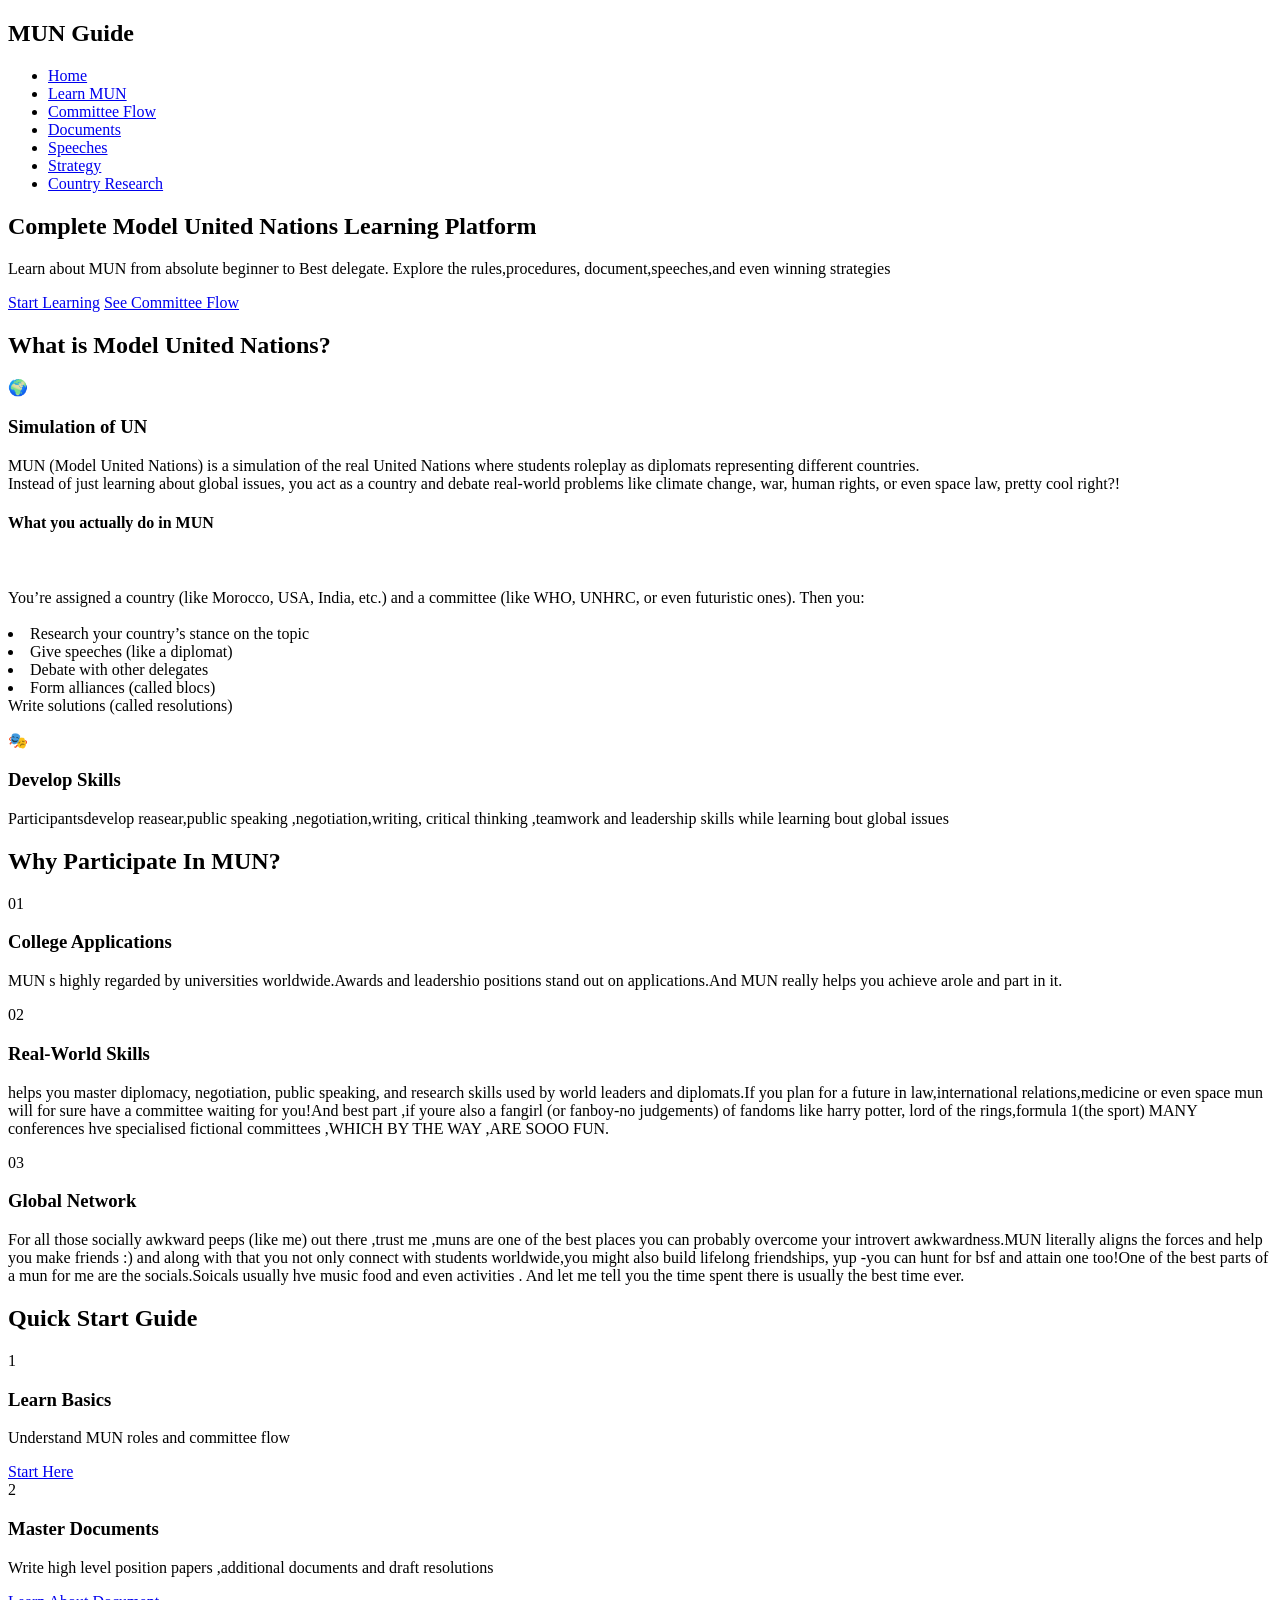
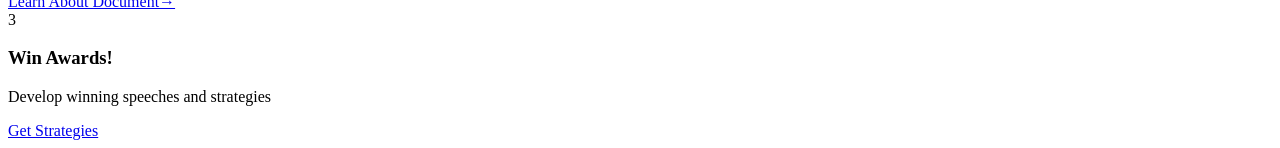
==== index.html @ 515ebbf6 "made all the sections and nav bar. Added the navigation section and other stuff.Gonna start with the" ====
<!DOCTYPE html>
<html lang="en">
    <head>
        <meta charset="UTF-8">
        <meta name="viewport" content="width=device-width , initial-scale=1.0">
        <title>MUN GUIDE </title>
        <link rel="stylesheet" href="css/style.css">
        <link href="https://fonts.googleapis.com/css2?family=Fredoka:wght@300..700&display=swap" rel="stylesheet">
    </head>
    <body>
        <nav class="navbar">
            <div class="nav-container">
                <div class="nav-logo">
                    <h2>MUN Guide</h2>
                </div>
                <ul class="nav-menu">
                    <li><a href="#home" class="nav-link active">Home</a></li>
                    <li><a href="pages/learn.html" class="nav-link">Learn MUN</a></li>
                    <li><a href="pages/flow.html" class="nav-link">Committee Flow</a></li>
                    <li><a href="pages/documents.html" class="nav-link">Documents</a></li>
                    <li><a href="pages/speeches.html" class="nav-link">Speeches</a></li>
                    <li><a href="pages/strategy.html" class="nav-link">Strategy</a></li>
                    <li><a href="pages/country.html" class="nav-link">Country Research</a></li>
                </ul>
                <div class="hamburger">
                    <span></span>
                    <span></span>
                    <span></span>
                </div>
            </div>
        </nav>

         <section id="home" class="hero">
            <div class="hero-container">
                <h1 class="hero-title">Complete Model United Nations Learning Platform</h1>
                <div class="hero-buttons">
                <p class="hero-subtitle">Learn about MUN from absolute beginner to Best delegate. Explore the rules,procedures, document,speeches,and even winning strategies</p>
                <a href="pages/learn.html" class="btn btn-primary">Start Learning</a>
                <a href="pages/flow.html" class="btn btn-secondary">See Committee Flow</a>
            </div>
            </div>
         </section>

        <section class="section">
            <div class=container>
                <h2 class="section-title">What is Model United Nations?</h2>
                <div class="grid-2">
                    <div class="card">
                        <div class="card-icon">🌍</div>
                        <h3>Simulation of UN</h3>
                        <p>MUN (Model United Nations) is a simulation of the real United Nations where students roleplay as diplomats representing different countries.<br>
                            
                            Instead of just learning about global issues, you act as a country and debate real-world problems like climate change, war, human rights, or even space law, pretty cool right?!
                       <br><h4> What you actually do in MUN</h4><br>
                    
                   <br> You’re assigned a country (like Morocco, USA, India, etc.) and a committee (like WHO, UNHRC, or even futuristic ones). Then you:<br>
                   
                  <br> <li> Research your country’s stance on the topic</li>
                   <li> Give speeches (like a diplomat)</li>
                   <li> Debate with other delegates</li>
                    <li>Form alliances (called blocs)</li>
                    Write solutions (called resolutions) </p>
                    </div>
                    <div class="card">
                     <div class="card-icon">🎭</div>
                     <h3>Develop Skills</h3>
                     <P>Participantsdevelop reasear,public speaking ,negotiation,writing, critical thinking ,teamwork and leadership skills while learning bout global issues
                    
                     </P>
                     </div>
                </div>
            </div>
        </section>

        <section class="section bg-secondary">
            <div class="container">
                <h2 class="section-title">Why Participate In MUN?</h2>
                <div class="grid-3">
                    <div card="feature-card">
                        <div class="feature-number">01</div>
                        <h3>College Applications</h3>
                        <p>MUN s highly regarded by universities worldwide.Awards and leadershio positions stand out on applications.And MUN really helps you achieve arole and part in it.</p>
                    </div>
                    <div class="feature-card">
                        <div class="feature-number">02</div>
                        <h3>Real-World Skills</h3>
                        <P>helps you master diplomacy, negotiation, public speaking, and research skills used by world leaders and diplomats.If you plan for a future in law,international relations,medicine or even space mun will for sure have a committee waiting for you!And best part ,if youre also a fangirl (or fanboy-no judgements) of fandoms like harry potter, lord of the rings,formula 1(the sport) MANY conferences hve specialised fictional committees ,WHICH BY THE WAY ,ARE SOOO FUN.</P>
                    </div>
                    <div class="feature-card">
                        <div class="feature-number">03</div>
                        <h3>Global Network</h3>
                        <p>For all those socially awkward peeps (like me) out there ,trust me ,muns are one of the best places you can probably overcome your introvert awkwardness.MUN literally aligns the forces and help you make friends :) and along with that you not only connect with students worldwide,you might also build lifelong friendships, yup -you can hunt for bsf and attain one too!One of the best parts of a mun for me are the socials.Soicals usually hve music food and even activities . And let me tell you the time spent there is usually the best time ever. </p>
                    </div>                
                </div>
            </div>
        </section>

        <section class="section">
            <div class="container">
                <div class="quick-start">
                    <h2>Quick Start Guide</h2>
                    <div class="grid-3">
                        <div class="step-card">
                            <div class="step-number">1</div>
                            <h3>Learn Basics</h3>
                            <p>Understand MUN roles and committee flow</p>
                            <a href="pages/learn.html" class="btn-link">Start Here</a>
                        </div>
                        <div class="step-card">
                            <div class="step-number">2</div>
                            <h3>Master Documents</h3>
                            <p>Write high level position papers ,additional documents and draft resolutions</p>
                            <a href="pages/documents.html" class="btn-link">Learn About Document→</a>
                        </div>
                        <div class="step-card">
                            <div class="step-number">3</div>
                            <h3>Win Awards!</h3>
                            <p>Develop  winning speeches and strategies</p>
                            <a href="pages/strategy.html" class="btn-link">Get Strategies</a>
                        </div>
                    </div>
                </div>
            </div>
        </section>

        <footer class="footer">
            <div class=""
        </footer>
    </body>
</html>
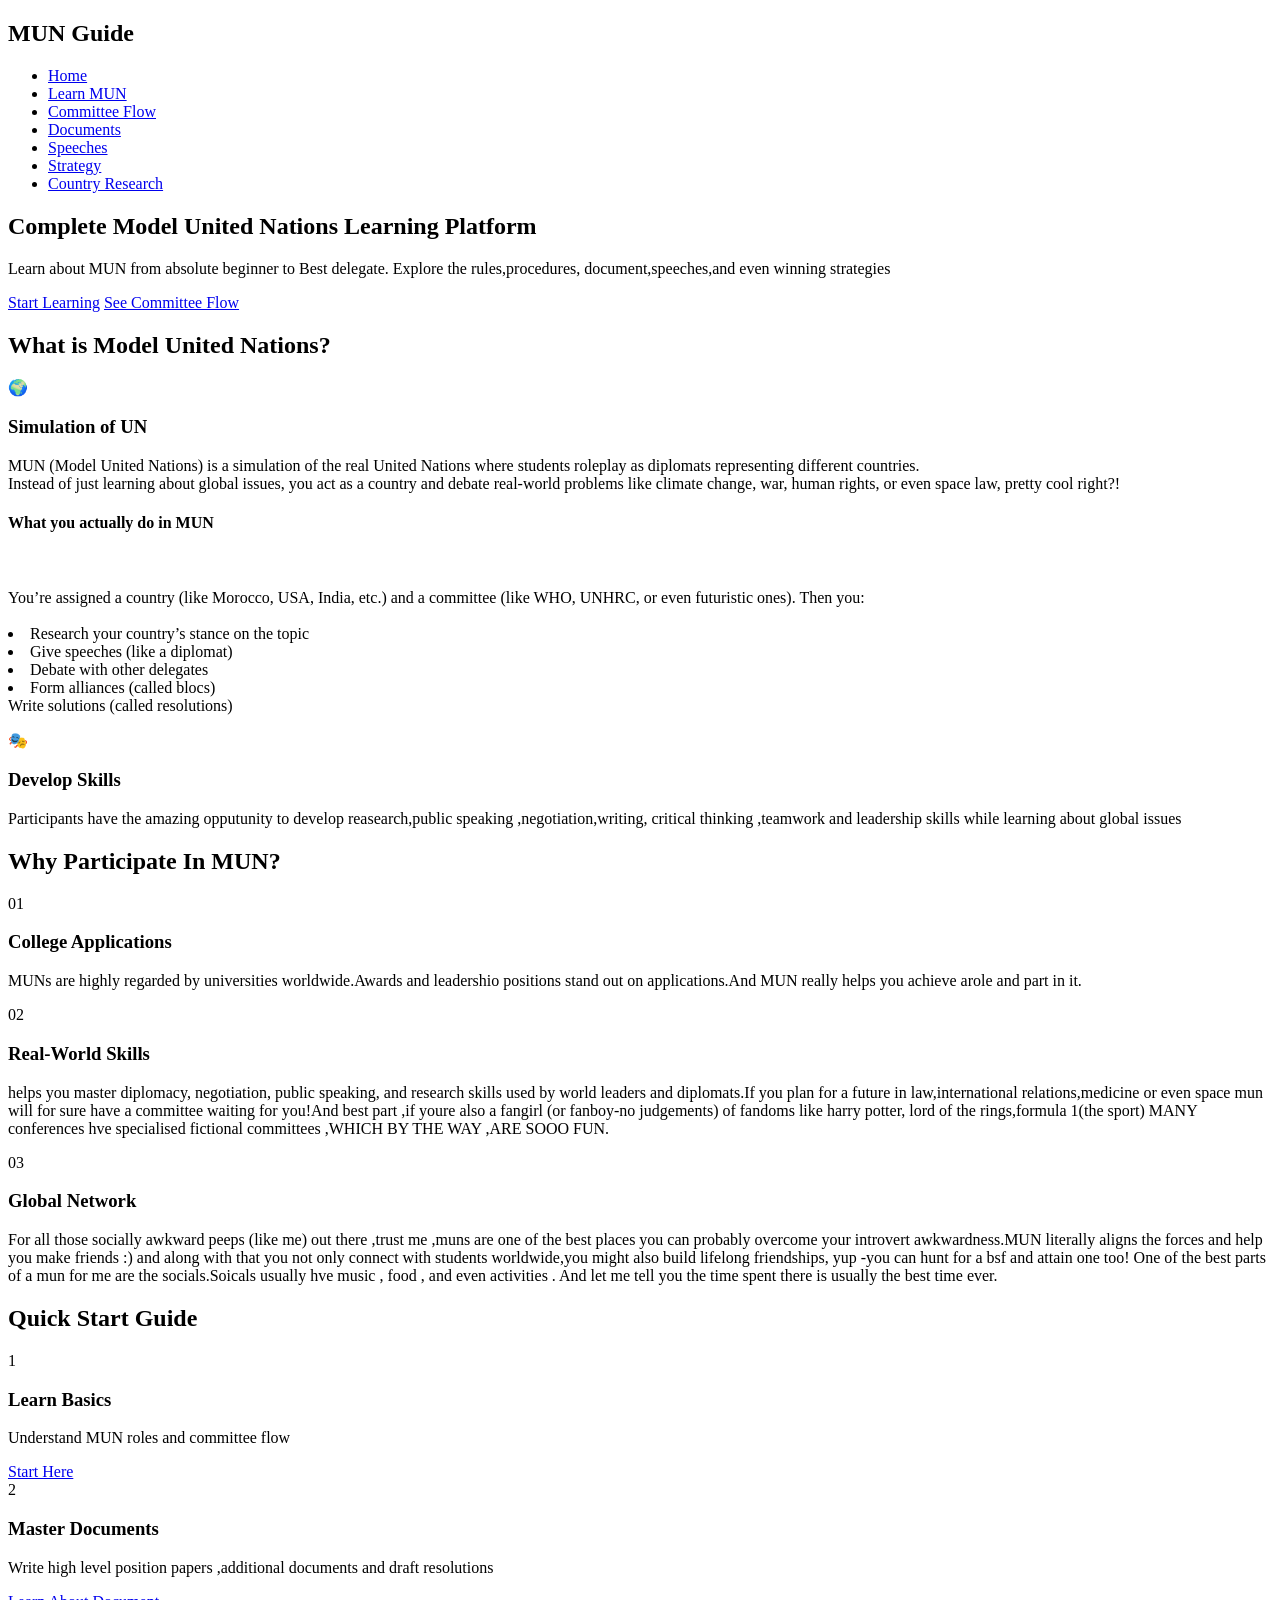
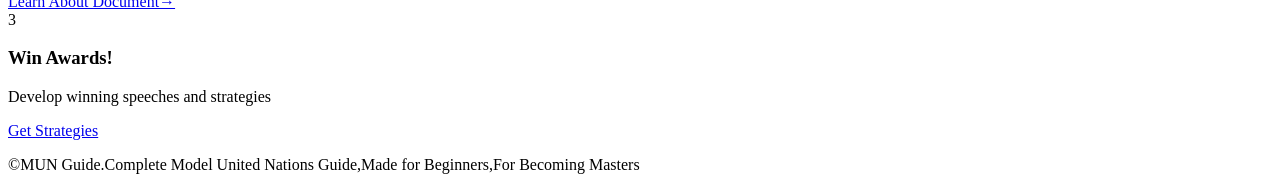
==== commit 9fa7f955: "hourly commit number 2, I started with the learn.html and im workin on it .Ive started working on th" ====
--- a/index.html
+++ b/index.html
@@ -64,7 +64,7 @@
                     <div class="card">
                      <div class="card-icon">🎭</div>
                      <h3>Develop Skills</h3>
-                     <P>Participantsdevelop reasear,public speaking ,negotiation,writing, critical thinking ,teamwork and leadership skills while learning bout global issues
+                     <P>Participants have the amazing opputunity to develop reasearch,public speaking ,negotiation,writing, critical thinking ,teamwork and leadership skills while learning about global issues
                     
                      </P>
                      </div>
@@ -79,7 +79,7 @@
                     <div card="feature-card">
                         <div class="feature-number">01</div>
                         <h3>College Applications</h3>
-                        <p>MUN s highly regarded by universities worldwide.Awards and leadershio positions stand out on applications.And MUN really helps you achieve arole and part in it.</p>
+                        <p>MUNs are highly regarded by universities worldwide.Awards and leadershio positions stand out on applications.And MUN really helps you achieve arole and part in it.</p>
                     </div>
                     <div class="feature-card">
                         <div class="feature-number">02</div>
@@ -89,7 +89,7 @@
                     <div class="feature-card">
                         <div class="feature-number">03</div>
                         <h3>Global Network</h3>
-                        <p>For all those socially awkward peeps (like me) out there ,trust me ,muns are one of the best places you can probably overcome your introvert awkwardness.MUN literally aligns the forces and help you make friends :) and along with that you not only connect with students worldwide,you might also build lifelong friendships, yup -you can hunt for bsf and attain one too!One of the best parts of a mun for me are the socials.Soicals usually hve music food and even activities . And let me tell you the time spent there is usually the best time ever. </p>
+                        <p>For all those socially awkward peeps (like me) out there ,trust me ,muns are one of the best places you can probably overcome your introvert awkwardness.MUN literally aligns the forces and help you make friends :) and along with that you not only connect with students worldwide,you might also build lifelong friendships, yup -you can hunt for a bsf and attain one too! One of the best parts of a mun for me are the socials.Soicals usually hve music , food , and even activities . And let me tell you the time spent there is usually the best time ever. </p>
                     </div>                
                 </div>
             </div>
@@ -124,7 +124,11 @@
         </section>
 
         <footer class="footer">
-            <div class=""
+            <div class="container">
+                <p>&copy;MUN Guide.Complete Model United Nations Guide,Made for Beginners,For Becoming Masters</p>
+            </div>
         </footer>
+
+        <script src="js/script.js"></script>
     </body>
 </html>
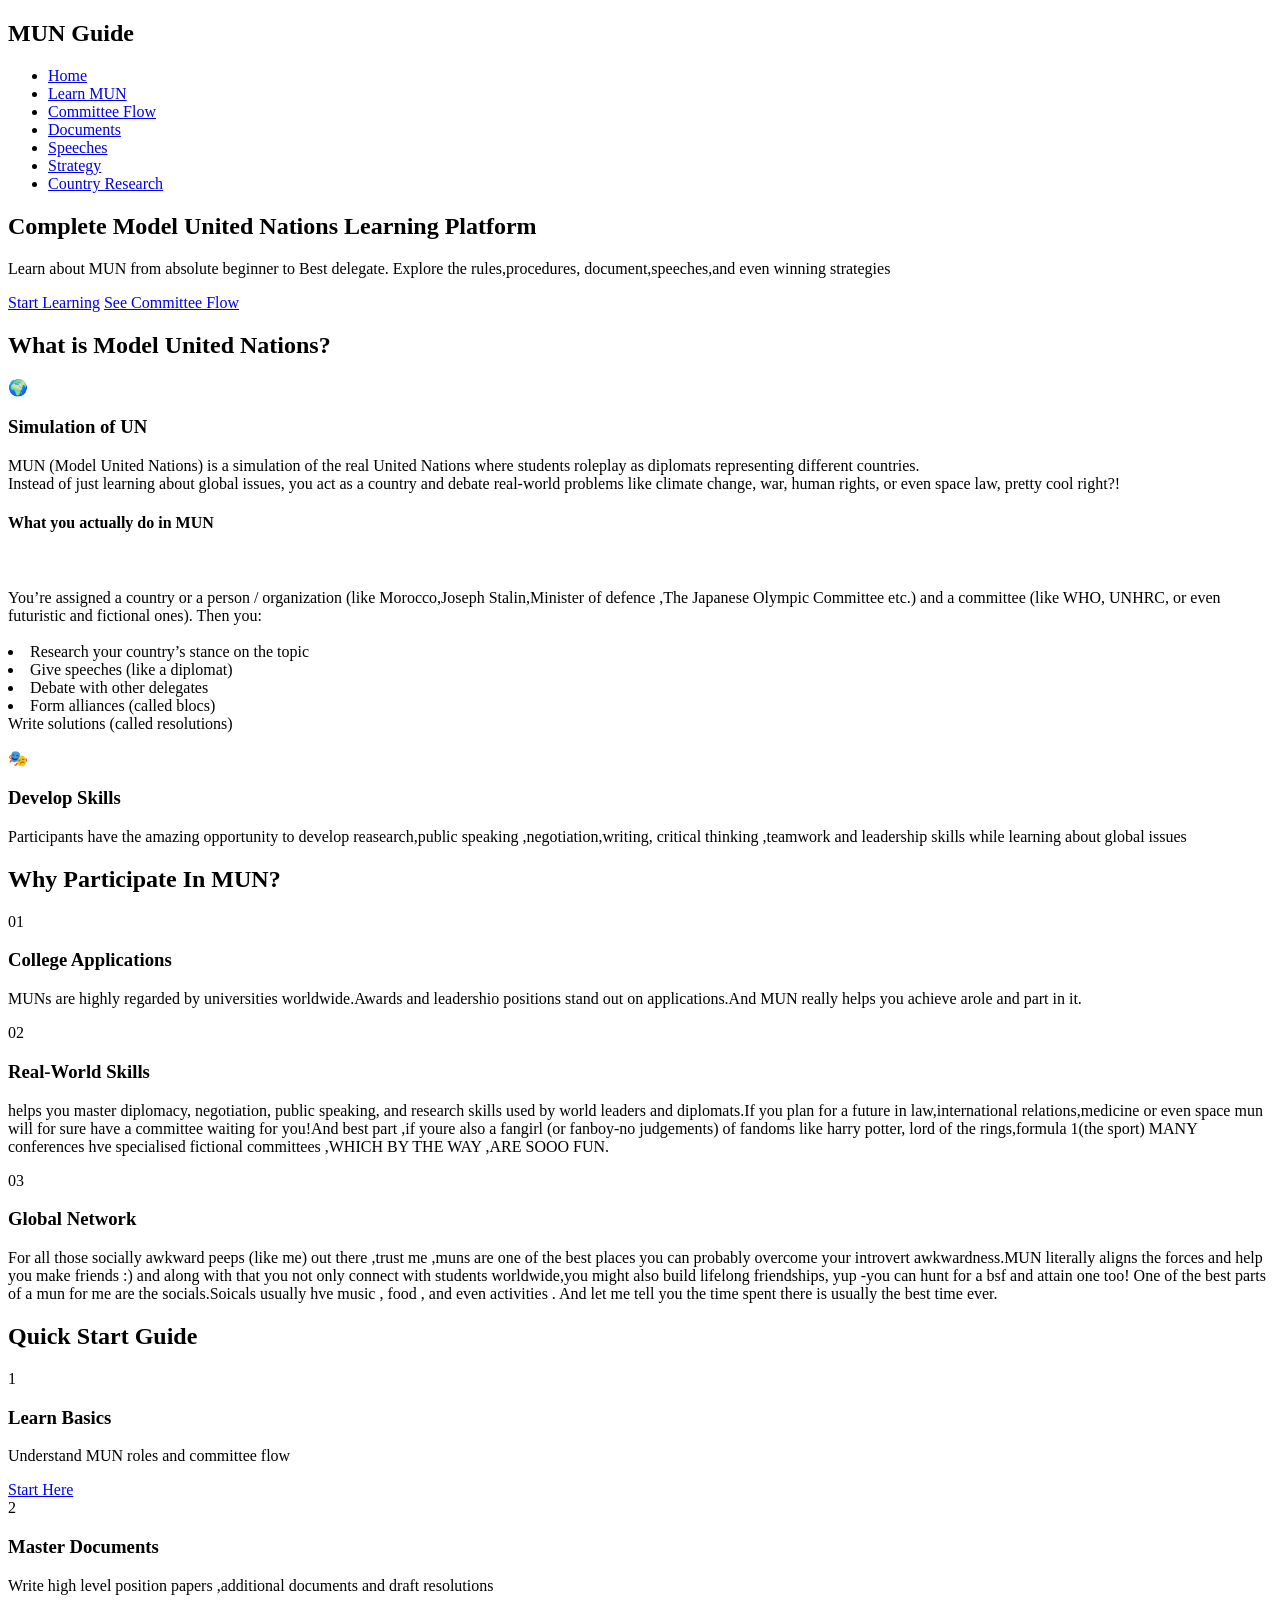
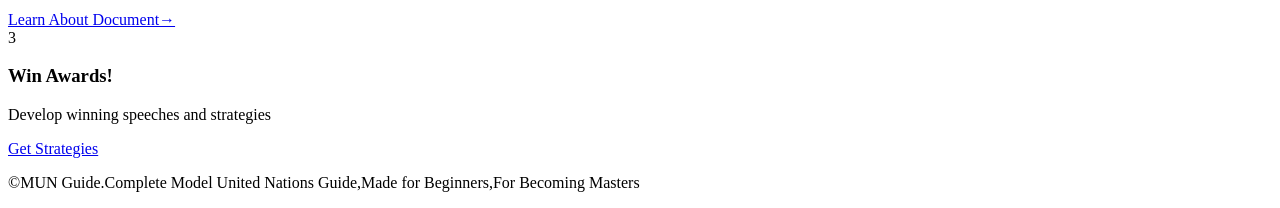
==== commit b9733399: "hour3 commit -I finally finished my learn.html pagee yayyaya.I think i did a pretty decentjob :)" ====
--- a/index.html
+++ b/index.html
@@ -53,7 +53,7 @@
                             Instead of just learning about global issues, you act as a country and debate real-world problems like climate change, war, human rights, or even space law, pretty cool right?!
                        <br><h4> What you actually do in MUN</h4><br>
                     
-                   <br> You’re assigned a country (like Morocco, USA, India, etc.) and a committee (like WHO, UNHRC, or even futuristic ones). Then you:<br>
+                   <br> You’re assigned a country or a person / organization (like Morocco,Joseph Stalin,Minister of defence ,The Japanese Olympic Committee   etc.) and a committee (like WHO, UNHRC, or even futuristic and fictional ones). Then you:<br>
                    
                   <br> <li> Research your country’s stance on the topic</li>
                    <li> Give speeches (like a diplomat)</li>
@@ -64,7 +64,7 @@
                     <div class="card">
                      <div class="card-icon">🎭</div>
                      <h3>Develop Skills</h3>
-                     <P>Participants have the amazing opputunity to develop reasearch,public speaking ,negotiation,writing, critical thinking ,teamwork and leadership skills while learning about global issues
+                     <P>Participants have the amazing opportunity to develop reasearch,public speaking ,negotiation,writing, critical thinking ,teamwork and leadership skills while learning about global issues
                     
                      </P>
                      </div>
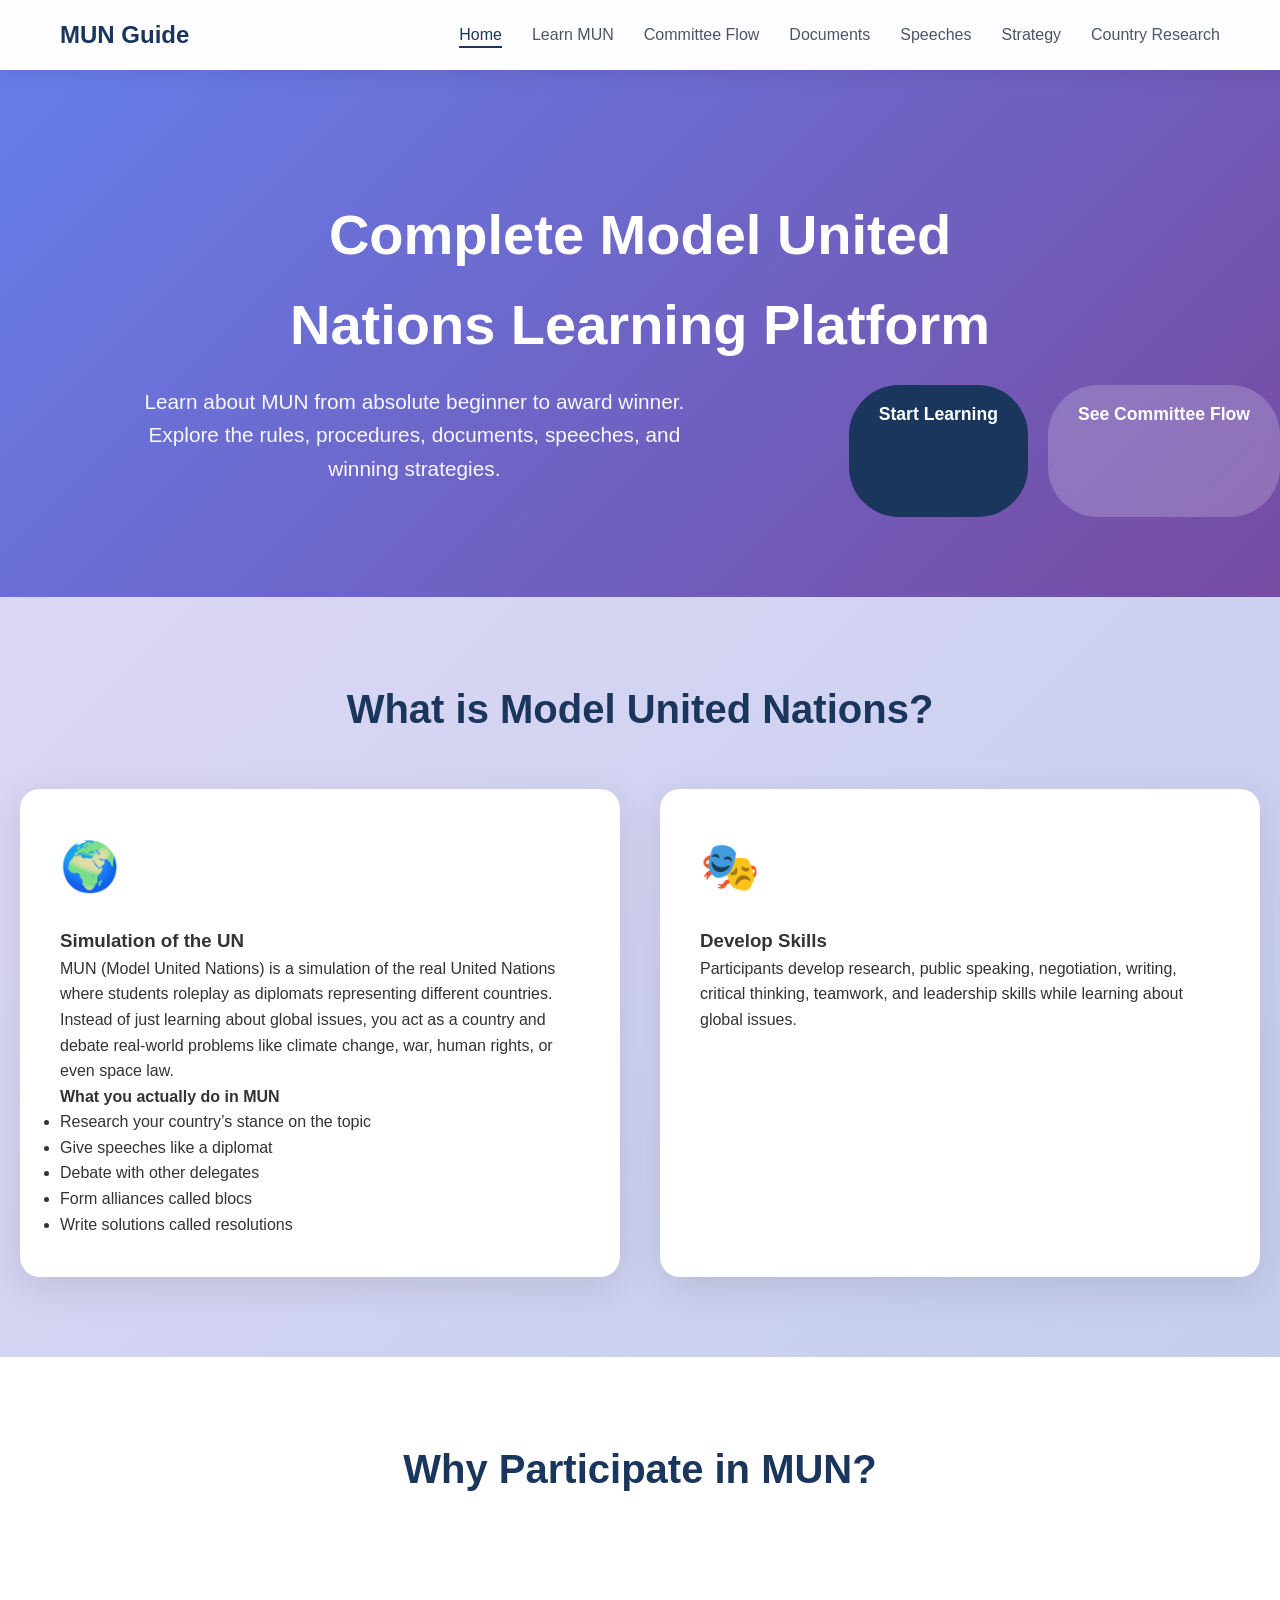
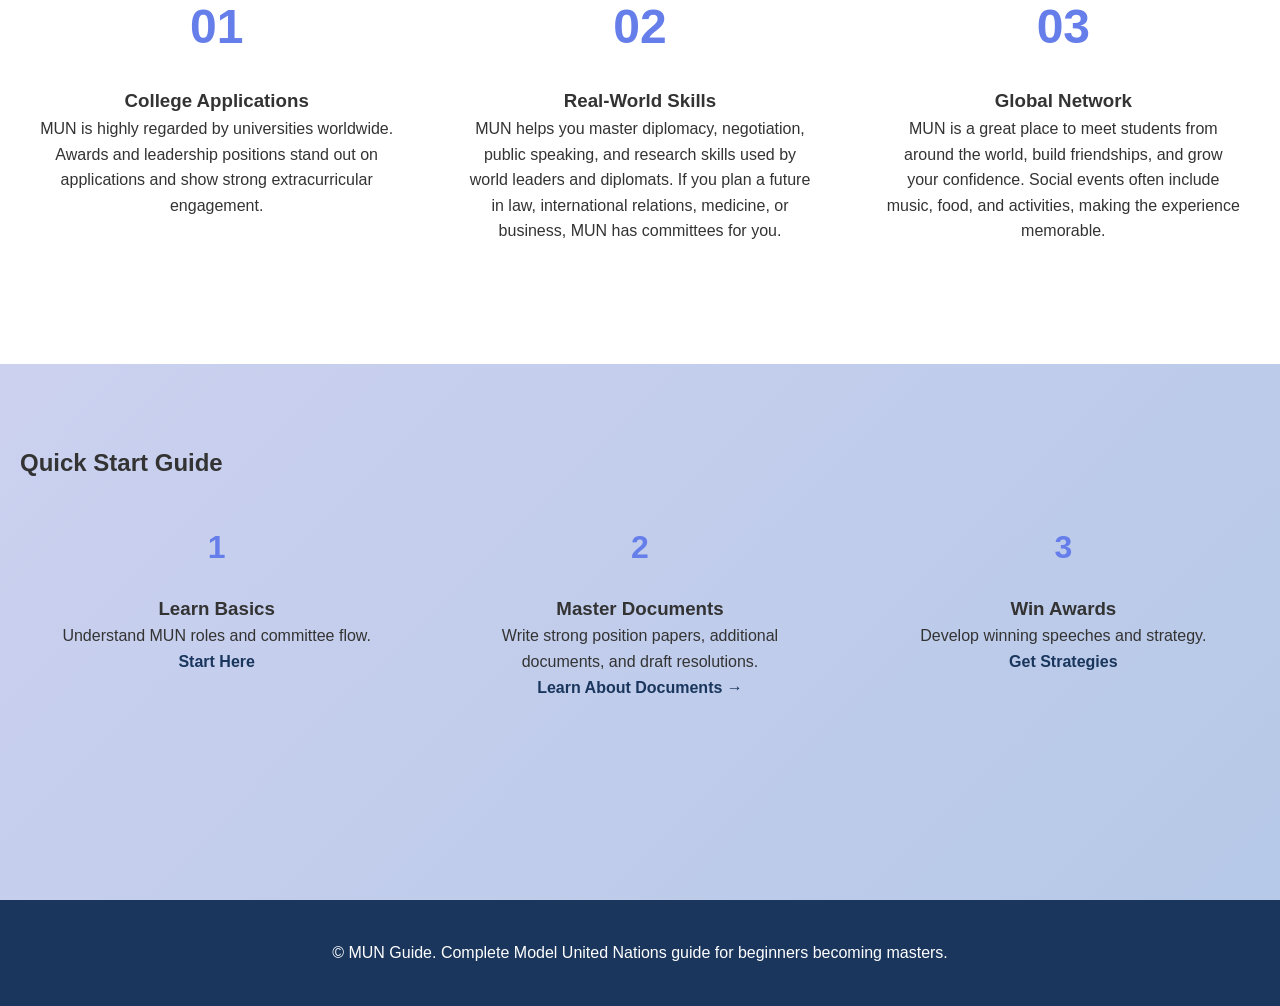
==== commit 22c70461: "fixed typos via copilot hhehe" ====
--- a/index.html
+++ b/index.html
@@ -2,8 +2,8 @@
 <html lang="en">
     <head>
         <meta charset="UTF-8">
-        <meta name="viewport" content="width=device-width , initial-scale=1.0">
-        <title>MUN GUIDE </title>
+        <meta name="viewport" content="width=device-width, initial-scale=1.0">
+        <title>MUN GUIDE</title>
         <link rel="stylesheet" href="css/style.css">
         <link href="https://fonts.googleapis.com/css2?family=Fredoka:wght@300..700&display=swap" rel="stylesheet">
     </head>
@@ -34,63 +34,60 @@
             <div class="hero-container">
                 <h1 class="hero-title">Complete Model United Nations Learning Platform</h1>
                 <div class="hero-buttons">
-                <p class="hero-subtitle">Learn about MUN from absolute beginner to Best delegate. Explore the rules,procedures, document,speeches,and even winning strategies</p>
-                <a href="pages/learn.html" class="btn btn-primary">Start Learning</a>
-                <a href="pages/flow.html" class="btn btn-secondary">See Committee Flow</a>
-            </div>
+                    <p class="hero-subtitle">Learn about MUN from absolute beginner to award winner. Explore the rules, procedures, documents, speeches, and winning strategies.</p>
+                    <a href="pages/learn.html" class="btn btn-primary">Start Learning</a>
+                    <a href="pages/flow.html" class="btn btn-secondary">See Committee Flow</a>
+                </div>
             </div>
          </section>
 
         <section class="section">
-            <div class=container>
+            <div class="container">
                 <h2 class="section-title">What is Model United Nations?</h2>
                 <div class="grid-2">
                     <div class="card">
                         <div class="card-icon">🌍</div>
-                        <h3>Simulation of UN</h3>
+                        <h3>Simulation of the UN</h3>
                         <p>MUN (Model United Nations) is a simulation of the real United Nations where students roleplay as diplomats representing different countries.<br>
-                            
-                            Instead of just learning about global issues, you act as a country and debate real-world problems like climate change, war, human rights, or even space law, pretty cool right?!
-                       <br><h4> What you actually do in MUN</h4><br>
-                    
-                   <br> You’re assigned a country or a person / organization (like Morocco,Joseph Stalin,Minister of defence ,The Japanese Olympic Committee   etc.) and a committee (like WHO, UNHRC, or even futuristic and fictional ones). Then you:<br>
-                   
-                  <br> <li> Research your country’s stance on the topic</li>
-                   <li> Give speeches (like a diplomat)</li>
-                   <li> Debate with other delegates</li>
-                    <li>Form alliances (called blocs)</li>
-                    Write solutions (called resolutions) </p>
+                        Instead of just learning about global issues, you act as a country and debate real-world problems like climate change, war, human rights, or even space law.
+                        </p>
+                        <h4>What you actually do in MUN</h4>
+                        <ul>
+                            <li>Research your country’s stance on the topic</li>
+                            <li>Give speeches like a diplomat</li>
+                            <li>Debate with other delegates</li>
+                            <li>Form alliances called blocs</li>
+                            <li>Write solutions called resolutions</li>
+                        </ul>
                     </div>
                     <div class="card">
-                     <div class="card-icon">🎭</div>
-                     <h3>Develop Skills</h3>
-                     <P>Participants have the amazing opportunity to develop reasearch,public speaking ,negotiation,writing, critical thinking ,teamwork and leadership skills while learning about global issues
-                    
-                     </P>
-                     </div>
+                        <div class="card-icon">🎭</div>
+                        <h3>Develop Skills</h3>
+                        <p>Participants develop research, public speaking, negotiation, writing, critical thinking, teamwork, and leadership skills while learning about global issues.</p>
+                    </div>
                 </div>
             </div>
         </section>
 
         <section class="section bg-secondary">
             <div class="container">
-                <h2 class="section-title">Why Participate In MUN?</h2>
+                <h2 class="section-title">Why Participate in MUN?</h2>
                 <div class="grid-3">
-                    <div card="feature-card">
+                    <div class="feature-card">
                         <div class="feature-number">01</div>
                         <h3>College Applications</h3>
-                        <p>MUNs are highly regarded by universities worldwide.Awards and leadershio positions stand out on applications.And MUN really helps you achieve arole and part in it.</p>
+                        <p>MUN is highly regarded by universities worldwide. Awards and leadership positions stand out on applications and show strong extracurricular engagement.</p>
                     </div>
                     <div class="feature-card">
                         <div class="feature-number">02</div>
                         <h3>Real-World Skills</h3>
-                        <P>helps you master diplomacy, negotiation, public speaking, and research skills used by world leaders and diplomats.If you plan for a future in law,international relations,medicine or even space mun will for sure have a committee waiting for you!And best part ,if youre also a fangirl (or fanboy-no judgements) of fandoms like harry potter, lord of the rings,formula 1(the sport) MANY conferences hve specialised fictional committees ,WHICH BY THE WAY ,ARE SOOO FUN.</P>
+                        <p>MUN helps you master diplomacy, negotiation, public speaking, and research skills used by world leaders and diplomats. If you plan a future in law, international relations, medicine, or business, MUN has committees for you.</p>
                     </div>
                     <div class="feature-card">
                         <div class="feature-number">03</div>
                         <h3>Global Network</h3>
-                        <p>For all those socially awkward peeps (like me) out there ,trust me ,muns are one of the best places you can probably overcome your introvert awkwardness.MUN literally aligns the forces and help you make friends :) and along with that you not only connect with students worldwide,you might also build lifelong friendships, yup -you can hunt for a bsf and attain one too! One of the best parts of a mun for me are the socials.Soicals usually hve music , food , and even activities . And let me tell you the time spent there is usually the best time ever. </p>
-                    </div>                
+                        <p>MUN is a great place to meet students from around the world, build friendships, and grow your confidence. Social events often include music, food, and activities, making the experience memorable.</p>
+                    </div>
                 </div>
             </div>
         </section>
@@ -103,19 +100,19 @@
                         <div class="step-card">
                             <div class="step-number">1</div>
                             <h3>Learn Basics</h3>
-                            <p>Understand MUN roles and committee flow</p>
+                            <p>Understand MUN roles and committee flow.</p>
                             <a href="pages/learn.html" class="btn-link">Start Here</a>
                         </div>
                         <div class="step-card">
                             <div class="step-number">2</div>
                             <h3>Master Documents</h3>
-                            <p>Write high level position papers ,additional documents and draft resolutions</p>
-                            <a href="pages/documents.html" class="btn-link">Learn About Document→</a>
+                            <p>Write strong position papers, additional documents, and draft resolutions.</p>
+                            <a href="pages/documents.html" class="btn-link">Learn About Documents →</a>
                         </div>
                         <div class="step-card">
                             <div class="step-number">3</div>
-                            <h3>Win Awards!</h3>
-                            <p>Develop  winning speeches and strategies</p>
+                            <h3>Win Awards</h3>
+                            <p>Develop winning speeches and strategy.</p>
                             <a href="pages/strategy.html" class="btn-link">Get Strategies</a>
                         </div>
                     </div>
@@ -125,7 +122,7 @@
 
         <footer class="footer">
             <div class="container">
-                <p>&copy;MUN Guide.Complete Model United Nations Guide,Made for Beginners,For Becoming Masters</p>
+                <p>&copy; MUN Guide. Complete Model United Nations guide for beginners becoming masters.</p>
             </div>
         </footer>
 
--- a/css/style.css
+++ b/css/style.css
@@ -0,0 +1,569 @@
+*{
+    margin:0;
+    padding:0;
+    box-sizing:border-box;
+}
+
+body{
+    
+    font-family:'Inter',sans-serif;
+    line-height:1.6;
+    color: #333;
+    background:linear-gradient(135deg, #e3daf8 0%, #b5c8e7 100%);
+    min-height:100vh;
+}
+
+.container{
+    
+    margin:0 auto;
+    padding:0 20px;
+}
+ 
+.navbar{
+    background: rgba(228, 224, 247, 0.95);
+    backdrop-filter: blur(10px);
+    box-shadow: 0 2px 20px rgba(0,0,0,0.1);
+    position: fixed;
+    top: 0;
+    width: 100%;
+    z-index: 1000;
+}
+
+.nav-container {
+
+    max-width: 1200px;
+    margin: 0 auto;
+    padding: 0 20px;
+    display: flex;
+    justify-content: space-between;
+    align-items: center;
+    height: 70px;
+
+}
+
+.nav-logo h2 {
+    color: #1a365d;
+    font-weight: 700;
+}
+
+.nav-menu {
+    display: flex;
+    list-style: none;
+    gap: 30px;
+}
+
+.nav-link {
+    text-decoration: none;
+    color: #4a5568;
+    font-weight: 500;
+    transition: all 0.3s;
+    position: relative;
+}
+
+.nav-link:hover,
+.nav-link.active {
+    color: #1a365d;
+}
+
+.nav-link.active::after {
+    content: '';
+    position: absolute;
+    bottom: -5px;
+    left: 0;
+    width: 100%;
+    height: 2px;
+    background: #1a365d;
+}
+
+.hamburger {
+    display: none;
+    flex-direction: column;
+    cursor: pointer;
+}
+
+.hamburger span {
+    width: 25px;
+    height: 3px;
+    background: #1a365d;
+    margin: 3px 0;
+    transition: 0.3s;
+}
+
+.hero, .page-hero {
+    padding: 120px 0 80px;
+    text-align: center;
+    background: linear-gradient(135deg, #667eea 0%, #764ba2 100%);
+    color: white;
+    margin-top: 70px;
+}
+
+.hero-title {
+    font-size: 3.5rem;
+    font-weight: 700;
+    margin-bottom: 1rem;
+    max-width: 800px;
+    margin-left: auto;
+    margin-right: auto;
+}
+
+.hero-subtitle, .page-hero p {
+    font-size: 1.3rem;
+    opacity: 0.95;
+    max-width: 600px;
+    margin: 0 auto 2rem;
+}
+
+.hero-buttons {
+    display: flex;
+    gap: 20px;
+    justify-content: center;
+    flex-wrap: wrap;
+}
+
+.btn {
+    padding: 15px 30px;
+    border-radius: 50px;
+    text-decoration: none;
+    font-weight: 600;
+    font-size: 1.1rem;
+    transition: all 0.3s;
+    border: none;
+    cursor: pointer;
+    display: inline-block;
+}
+
+.btn-primary {
+    background: #1a365d;
+    color: white;
+}
+
+.btn-primary:hover {
+    background: #2d4a8a;
+    transform: translateY(-2px);
+}
+
+.btn-secondary {
+    background: rgba(255,255,255,0.2);
+    color: white;
+    backdrop-filter: blur(10px);
+}
+
+.btn-secondary:hover {
+    background: rgba(255,255,255,0.3);
+}
+
+.btn-link {
+    color: #1a365d;
+    text-decoration: none;
+    font-weight: 600;
+}
+
+.btn-link:hover {
+    text-decoration: underline;
+}
+
+
+.section {
+    padding: 80px 0;
+}
+
+.section-title {
+    font-size: 2.5rem;
+    text-align: center;
+    margin-bottom: 3rem;
+    color: #1a365d;
+    font-weight: 700;
+}
+
+.bg-secondary {
+    background: white;
+}
+
+.grid-2 { display: grid; grid-template-columns: 1fr 1fr; gap: 40px; }
+.grid-3 { display: grid; grid-template-columns: repeat(auto-fit, minmax(350px, 1fr)); gap: 30px; }
+
+.card {
+    background: white;
+    padding: 40px;
+    border-radius: 20px;
+    box-shadow: 0 10px 40px rgba(0,0,0,0.1);
+    transition: all 0.3s;
+}
+
+.card:hover {
+    transform: translateY(-5px);
+    box-shadow: 0 20px 60px rgba(0,0,0,0.15);
+}
+
+.card-icon {
+    font-size: 3rem;
+    margin-bottom: 20px;
+}
+
+.feature-card, .step-card {
+    text-align: center;
+    padding: 40px 20px;
+}
+
+.feature-number, .step-number {
+    font-size: 3rem;
+    font-weight: 700;
+    color: #667eea;
+    display: block;
+    margin-bottom: 20px;
+}
+
+.timeline {
+    max-width: 800px;
+    margin: 0 auto;
+}
+
+.timeline-item {
+    display: flex;
+    gap: 30px;
+    margin-bottom: 50px;
+    align-items: flex-start;
+}
+
+.timeline-item:last-child {
+    margin-bottom: 0;
+}
+
+.timeline-icon {
+    width: 60px;
+    height: 60px;
+    background: #667eea;
+    color: white;
+    border-radius: 50%;
+    display: flex;
+    align-items: center;
+    justify-content: center;
+    font-weight: 700;
+    font-size: 1.5rem;
+    flex-shrink: 0;
+}
+
+.timeline-content h3 {
+    color: #1a365d;
+    margin-bottom: 15px;
+}
+
+.tabs, .speech-tabs {
+    display: flex;
+    gap: 10px;
+    margin-bottom: 40px;
+    flex-wrap: wrap;
+    border-bottom: 2px solid #e2e8f0;
+}
+
+.tab-btn, .speech-tab {
+    background: none;
+    border: none;
+    padding: 15px 30px;
+    font-weight: 600;
+    cursor: pointer;
+    color: #64748b;
+    border-bottom: 3px solid transparent;
+    transition: all 0.3s;
+}
+
+.tab-btn.active, .tab-btn:hover,
+.speech-tab.active, .speech-tab:hover {
+    color: #1a365d;
+    border-bottom-color: #1a365d;
+}
+
+.tab-content, .speech-content {
+    display: none;
+}
+
+.tab-content.active, .speech-content.active {
+    display: block;
+}
+
+.code-block {
+    background: #1a365d;
+    color: #e2e8f0;
+    padding: 30px;
+    border-radius: 15px;
+    font-family: 'Roboto Mono', monospace;
+    font-size: 0.95em;
+    line-height: 1.6;
+    overflow-x: auto;
+    margin: 20px 0;
+}
+
+.sample-document {
+    background: white;
+    border: 2px solid #e2e8f0;
+    border-radius: 15px;
+    padding: 30px;
+    margin: 20px 0;
+}
+
+.speech-sample {
+    background: linear-gradient(135deg, #f0f9ff 0%, #e0f2fe 100%);
+    padding: 30px;
+    border-left: 5px solid #1a365d;
+    border-radius: 10px;
+    margin: 20px 0;
+}
+
+.country-selector {
+    text-align: center;
+    max-width: 600px;
+    margin: 0 auto 60px;
+}
+
+.country-dropdown {
+    width: 100%;
+    max-width: 400px;
+    padding: 15px 20px;
+    font-size: 1.1rem;
+    border: 2px solid #e2e8f0;
+    border-radius: 50px;
+    background: white;
+    margin-bottom: 20px;
+}
+
+.country-card {
+    background: white;
+    border-radius: 25px;
+    padding: 40px;
+    box-shadow: 0 20px 60px rgba(0,0,0,0.1);
+    max-width: 900px;
+    margin: 0 auto;
+}
+
+.country-header {
+    display: flex;
+    align-items: center;
+    gap: 20px;
+    margin-bottom: 30px;
+}
+
+.country-flag {
+    font-size: 4rem;
+}
+
+.country-card h3 {
+    color: #1a365d;
+    margin-bottom: 20px;
+    font-size: 1.4rem;
+}
+
+.country-topics {
+    margin-top: 40px;
+    padding-top: 40px;
+    border-top:2px solid #e2e8f0;
+}
+
+.country-topic {
+    display: inline-block;
+    background: #667eea;
+    color: white;
+    padding: 8px 16px;
+    border-radius: 20px;
+    margin: 5px 10px 5px 0;
+    font-size: 0.9rem;
+    font-weight: 500;
+}
+
+.hidden {
+    display: none;
+}
+
+.tip-box {
+    background: #fef3c7;
+    border: 1px solid #f59e0b;
+    border-radius: 10px;
+    padding: 20px;
+    margin: 20px 0;
+}
+
+.key-facts ul {
+    list-style: none;
+    padding-left: 0;
+}
+
+.key-facts li {
+    padding: 8px 0;
+    border-bottom: 1px solid #e2e8f0;
+}
+
+.key-facts li:last-child {
+    border-bottom: none;
+}
+
+.roles-grid {
+    display: grid;
+    grid-template-columns: repeat(auto-fit, minmax(300px, 1fr));
+    gap: 30px;
+}
+
+.role-card {
+    background: white;
+    padding: 40px 30px;
+    border-radius: 20px;
+    text-align: center;
+    box-shadow: 0 10px 40px rgba(0,0,0,0.1);
+}
+
+.role-icon {
+    font-size: 4rem;
+    margin-bottom: 20px;
+}
+
+.motions-grid {
+    display: grid;
+    grid-template-columns: repeat(auto-fit, minmax(250px, 1fr));
+    gap: 20px;
+}
+
+.motion-card {
+    background: linear-gradient(135deg, #667eea 0%, #764ba2 100%);
+    color: white;
+    padding: 25px;
+    border-radius: 15px;
+    text-align: center;
+}
+
+.motion-card h4 {
+    margin-bottom: 10px;
+    font-size: 1.2rem;
+}
+
+.criteria-grid {
+    display: grid;
+    grid-template-columns: repeat(auto-fit, minmax(250px, 1fr));
+    gap: 20px;
+}
+
+.criteria-score {
+    font-size: 2.5rem;
+    font-weight: 700;
+    color: #10b981;
+    margin-bottom: 10px;
+}
+
+.pillars-grid {
+    display: grid;
+    grid-template-columns: repeat(auto-fit, minmax(280px, 1fr));
+    gap: 30px;
+}
+
+.pillar-card {
+    background: white;
+    padding: 40px;
+    border-radius: 20px;
+    box-shadow: 0 10px 40px rgba(0,0,0,0.1);
+}
+
+.strategy-timeline {
+    display: flex;
+    flex-direction: column;
+    gap: 40px;
+}
+
+.strategy-step {
+    display: flex;
+    align-items: flex-start;
+    gap: 30px;
+    padding: 30px;
+    background: white;
+    border-radius: 20px;
+    box-shadow: 0 10px 40px rgba(0,0,0,0.1);
+}
+
+.step-number {
+    font-size: 2rem;
+    font-weight: 700;
+    color: #667eea;
+    min-width: 80px;
+}
+
+.mistakes-grid {
+    display: grid;
+    grid-template-columns: repeat(auto-fit, minmax(200px, 1fr));
+    gap: 20px;
+}
+
+.mistake-card {
+    background: #fee2e2;
+    padding: 25px;
+    border-radius: 15px;
+    text-align: center;
+    position: relative;
+}
+
+.mistake-number {
+    position: absolute;
+    top: -15px;
+    left: 50%;
+    transform: translateX(-50%);
+    background: #ef4444;
+    color: white;
+    width: 30px;
+    height: 30px;
+    border-radius: 50%;
+    display: flex;
+    align-items: center;
+    justify-content: center;
+    font-weight: 700;
+    font-size: 0.9rem;
+}
+
+.footer {
+    background: #1a365d;
+    color: white;
+    text-align: center;
+    padding: 40px 0;
+    margin-top: 80px;
+}
+
+@media (max-width: 768px) {
+    .hamburger {
+        display: flex;
+    }
+    
+    .nav-menu {
+        display: none;
+    }
+    
+    .hero-title {
+        font-size: 2.5rem;
+    }
+    
+.grid-2, .grid-3 {
+        grid-template-columns: 1fr;
+    }
+    
+    .hero-buttons {
+        flex-direction: column;
+        align-items: center;
+    }
+    
+    .timeline-item {
+        flex-direction: column;
+        text-align: center;
+    }
+    
+    .country-header {
+        flex-direction: column;
+        text-align: center;
+    }
+
+    .tabs, .speech-tabs {
+        flex-direction: column;
+    }
+}
+
+@media (max-width: 480px) {
+    .section {
+        padding: 60px 0;
+    }
+
+    .card {
+        padding: 30px 20px;
+    }
+}
